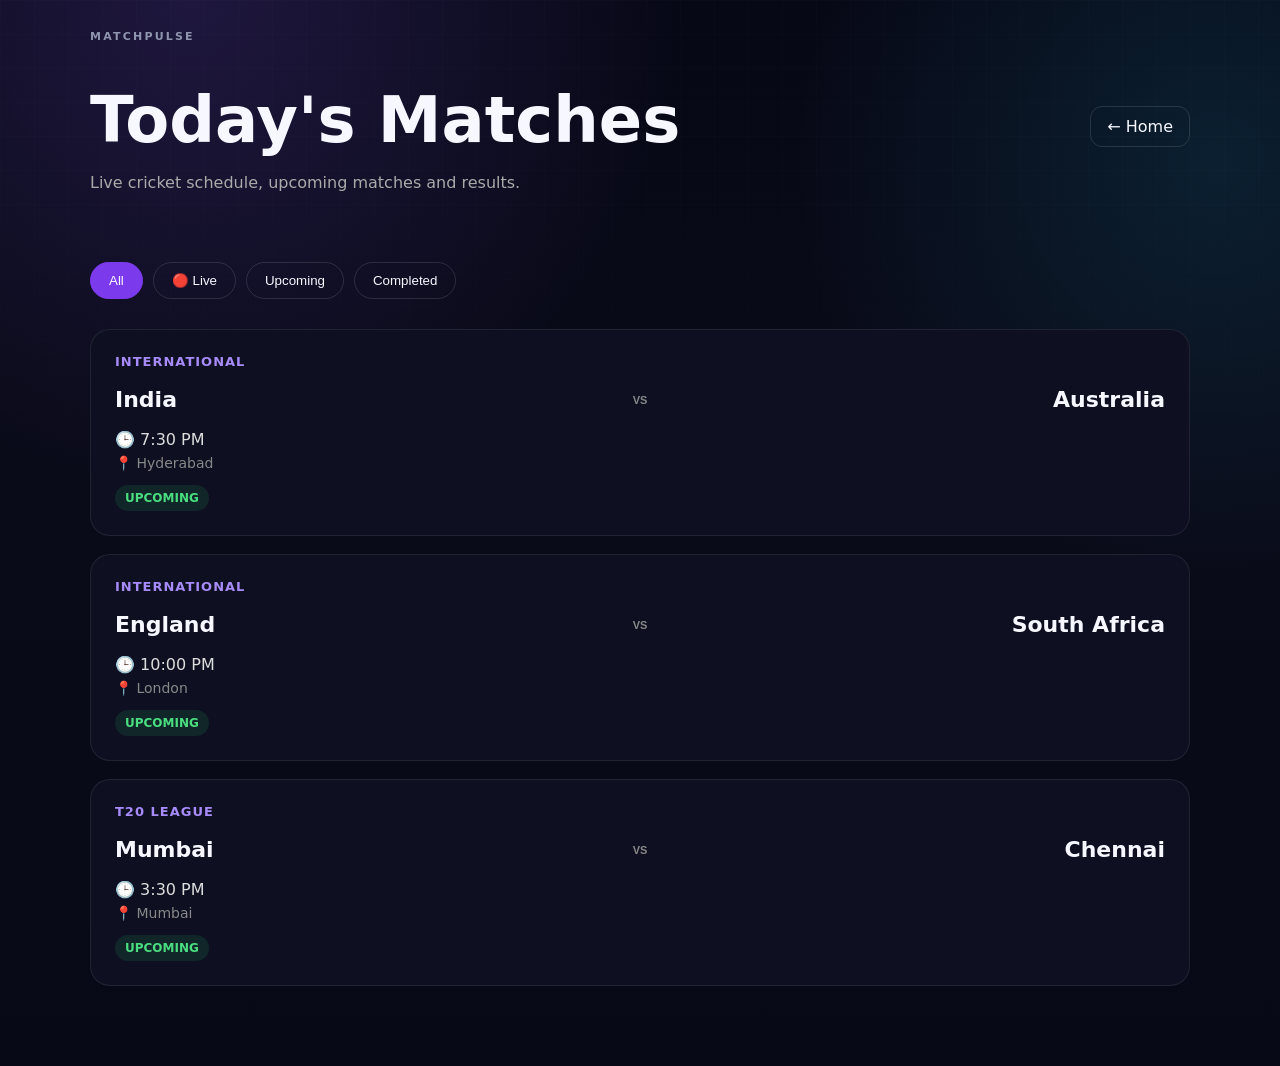
==== matches.html @ 2b244eb2 "Create matches.html" ====
<!DOCTYPE html>
<html lang="en">
<head>
  <meta charset="UTF-8">

  <meta
    name="viewport"
    content="width=device-width, initial-scale=1.0"
  >

  <title>Today's Matches — MatchPulse</title>

  <link rel="stylesheet" href="styles.css">

  <style>
    .matches-page {
      min-height: 100vh;
      padding: 30px 20px 80px;
    }

    .matches-container {
      max-width: 1100px;
      margin: auto;
    }

    .matches-top {
      display: flex;
      justify-content: space-between;
      align-items: center;
      gap: 20px;
      margin-bottom: 40px;
    }

    .back-btn {
      color: var(--text);
      text-decoration: none;
      border: 1px solid rgba(255,255,255,.12);
      padding: 10px 16px;
      border-radius: 12px;
    }

    .matches-title {
      margin-top: 40px;
      margin-bottom: 10px;
      font-size: clamp(34px, 6vw, 64px);
    }

    .matches-subtitle {
      color: #aaa;
      margin-bottom: 30px;
    }

    .filters {
      display: flex;
      flex-wrap: wrap;
      gap: 10px;
      margin-bottom: 30px;
    }

    .filter-btn {
      border: 1px solid rgba(255,255,255,.12);
      background: transparent;
      color: var(--text);
      padding: 10px 18px;
      border-radius: 999px;
      cursor: pointer;
    }

    .filter-btn.active {
      background: #7c3aed;
      border-color: #7c3aed;
    }

    .matches-list {
      display: grid;
      gap: 18px;
    }

    .match-item {
      background: var(--surface);
      border: 1px solid rgba(255,255,255,.08);
      border-radius: 20px;
      padding: 24px;
    }

    .match-league {
      color: #a78bfa;
      font-size: 13px;
      font-weight: 700;
      text-transform: uppercase;
      letter-spacing: 1px;
      margin-bottom: 18px;
    }

    .match-main {
      display: grid;
      grid-template-columns: 1fr auto 1fr;
      align-items: center;
      gap: 20px;
    }

    .team {
      font-size: 22px;
      font-weight: 700;
    }

    .team.right {
      text-align: right;
    }

    .vs {
      color: #888;
      font-weight: 700;
    }

    .match-time {
      margin-top: 18px;
      color: #ddd;
    }

    .match-venue {
      margin-top: 6px;
      color: #888;
      font-size: 14px;
    }

    .match-status {
      display: inline-block;
      margin-top: 14px;
      padding: 6px 10px;
      border-radius: 999px;
      background: rgba(34,197,94,.12);
      color: #4ade80;
      font-size: 12px;
      font-weight: 700;
    }

    .empty-message {
      padding: 40px;
      text-align: center;
      color: #888;
    }

    @media (max-width: 600px) {
      .matches-top {
        align-items: flex-start;
      }

      .match-main {
        grid-template-columns: 1fr;
        text-align: center;
      }

      .team.right {
        text-align: center;
      }

      .vs {
        display: none;
      }
    }
  </style>
</head>

<body>

  <main class="matches-page">

    <div class="matches-container">

      <div class="matches-top">
        <div>
          <div class="eyebrow">MATCHPULSE</div>

          <h1 class="matches-title">
            Today's Matches
          </h1>

          <p class="matches-subtitle">
            Live cricket schedule, upcoming matches and results.
          </p>
        </div>

        <a href="index.html" class="back-btn">
          ← Home
        </a>
      </div>

      <div class="filters">
        <button class="filter-btn active" data-filter="ALL">
          All
        </button>

        <button class="filter-btn" data-filter="LIVE">
          🔴 Live
        </button>

        <button class="filter-btn" data-filter="UPCOMING">
          Upcoming
        </button>

        <button class="filter-btn" data-filter="COMPLETED">
          Completed
        </button>
      </div>

      <div id="matches-list" class="matches-list"></div>

    </div>

  </main>

  <script src="matches-data.js"></script>

  <script>
    const matchesList =
      document.getElementById("matches-list");

    const filterButtons =
      document.querySelectorAll(".filter-btn");

    function renderMatches(filter = "ALL") {

      const filteredMatches =
        filter === "ALL"
          ? matches
          : matches.filter(match =>
              match.status === filter
            );

      if (filteredMatches.length === 0) {

        matchesList.innerHTML = `
          <div class="empty-message">
            No matches available.
          </div>
        `;

        return;
      }

      matchesList.innerHTML =
        filteredMatches.map(match => `

          <article class="match-item">

            <div class="match-league">
              ${match.tournament}
            </div>

            <div class="match-main">

              <div class="team">
                ${match.team1}
              </div>

              <div class="vs">
                VS
              </div>

              <div class="team right">
                ${match.team2}
              </div>

            </div>

            <div class="match-time">
              🕒 ${match.time}
            </div>

            <div class="match-venue">
              📍 ${match.venue}
            </div>

            <div class="match-status">
              ${match.status}
            </div>

          </article>

        `).join("");
    }

    filterButtons.forEach(button => {

      button.addEventListener("click", () => {

        filterButtons.forEach(btn =>
          btn.classList.remove("active")
        );

        button.classList.add("active");

        renderMatches(button.dataset.filter);

      });

    });

    renderMatches();
  </script>

</body>
</html>
---- styles.css ----
:root{
  --bg:#070816;
  --surface:#0e1022;
  --surface2:#14172b;
  --line:rgba(255,255,255,.09);
  --text:#f7f7ff;
  --muted:#a9aec5;
  --purple:#8b5cf6;
  --violet:#b56cff;
  --cyan:#24d6ff;
  --mint:#52f2c0;
  --pink:#ff4fd8;
  --gold:#ffd86b;
  --shadow:0 26px 70px rgba(0,0,0,.38);
}
*{box-sizing:border-box}
html{scroll-behavior:smooth}
body{margin:0;min-height:100vh;color:var(--text);font-family:Inter,system-ui,-apple-system,Segoe UI,Roboto,sans-serif;background:
 radial-gradient(circle at 15% 0%,rgba(139,92,246,.18),transparent 32%),
 radial-gradient(circle at 95% 15%,rgba(36,214,255,.11),transparent 28%),
 linear-gradient(180deg,#070816 0%,#0a0b19 45%,#080916 100%);overflow-x:hidden}
body:before{content:"";position:fixed;inset:0;pointer-events:none;background-image:linear-gradient(rgba(255,255,255,.022) 1px,transparent 1px),linear-gradient(90deg,rgba(255,255,255,.022) 1px,transparent 1px);background-size:34px 34px;mask-image:linear-gradient(to bottom,rgba(0,0,0,.6),transparent 80%)}
a{text-decoration:none;color:inherit}
.bg-orb{position:fixed;border-radius:50%;filter:blur(70px);opacity:.24;pointer-events:none;z-index:-1}.orb-one{width:260px;height:260px;background:var(--purple);top:13%;left:-100px}.orb-two{width:260px;height:260px;background:var(--cyan);right:-120px;top:52%}
.topbar{height:76px;display:flex;align-items:center;justify-content:space-between;padding:0 6%;position:sticky;top:0;z-index:20;border-bottom:1px solid var(--line);background:rgba(7,8,22,.78);backdrop-filter:blur(18px)}
.brand-wrap{display:flex;align-items:center;gap:11px}.brand-mark{width:38px;height:38px;display:grid;place-items:center;border-radius:12px;font:700 13px 'Space Grotesk',sans-serif;background:linear-gradient(135deg,var(--purple),var(--pink));box-shadow:0 0 28px rgba(139,92,246,.35)}.brand{font:800 19px 'Space Grotesk',sans-serif;letter-spacing:1.2px}.brand span,.footer-brand span{color:var(--cyan)}
.nav-links{display:flex;gap:26px;color:#969bb2;font-size:13px}.nav-links a:hover{color:white}.live-pill{font-size:10px;letter-spacing:1.3px;font-weight:800;color:#c9fff0;border:1px solid rgba(82,242,192,.2);background:rgba(82,242,192,.07);padding:9px 12px;border-radius:999px}.live-pill span{display:inline-block;width:6px;height:6px;border-radius:50%;background:var(--mint);margin-right:6px;box-shadow:0 0 10px var(--mint)}
.container{width:min(1160px,92%);margin:auto;padding:52px 0 80px}.hero{display:grid;grid-template-columns:1.35fr .65fr;gap:34px;align-items:center;padding:16px 0 60px}.eyebrow{font-size:11px;letter-spacing:2.2px;font-weight:800;color:#8f95ae;margin:0 0 12px}.eyebrow .dot{width:7px;height:7px;display:inline-block;border-radius:50%;background:var(--cyan);box-shadow:0 0 13px var(--cyan);margin-right:7px}.hero h1{font:700 clamp(42px,6vw,74px)/.98 'Space Grotesk',sans-serif;letter-spacing:-2.6px;margin:0;max-width:800px}.hero h1 span{background:linear-gradient(90deg,var(--cyan),var(--violet),var(--pink));-webkit-background-clip:text;background-clip:text;color:transparent}.sub{max-width:700px;color:var(--muted);font-size:15px;line-height:1.75;margin:22px 0 26px}.hero-actions{display:flex;align-items:center;gap:14px;flex-wrap:wrap}.hero-btn{padding:14px 18px;border-radius:14px;font-weight:800;font-size:13px;background:linear-gradient(135deg,var(--purple),#7047ea);box-shadow:0 12px 28px rgba(139,92,246,.24);transition:.2s}.hero-btn:hover{transform:translateY(-2px);box-shadow:0 18px 34px rgba(139,92,246,.32)}.hero-btn span{margin-left:10px}.trust-chip{font-size:11px;color:#aeb5cd;border:1px solid var(--line);padding:12px 14px;border-radius:14px;background:rgba(255,255,255,.025)}.trust-chip b{color:var(--mint)}
.hero-panel{padding:24px;border-radius:28px;border:1px solid var(--line);background:linear-gradient(160deg,rgba(255,255,255,.065),rgba(255,255,255,.02));box-shadow:var(--shadow);position:relative;overflow:hidden}.hero-panel:before{content:"";position:absolute;width:180px;height:180px;border-radius:50%;background:var(--violet);filter:blur(70px);right:-70px;top:-80px;opacity:.22}.panel-top{display:flex;justify-content:space-between;font-size:10px;letter-spacing:1.5px;color:#8e94aa;font-weight:800}.live-mini{color:var(--mint)}.score-ring{width:150px;height:150px;border-radius:50%;margin:22px auto 12px;display:flex;align-items:center;justify-content:center;position:relative;background:conic-gradient(var(--cyan) 0 68%,rgba(255,255,255,.07) 68% 100%);box-shadow:0 0 34px rgba(36,214,255,.12)}.score-ring:after{content:"";position:absolute;inset:11px;border-radius:50%;background:#0c0e1d}.score-ring strong,.score-ring span{position:relative;z-index:2}.score-ring strong{font:700 42px 'Space Grotesk',sans-serif}.score-ring span{color:#777d97;margin-top:20px;font-size:11px}.panel-caption{text-align:center;color:#8f95a9;font-size:11px}.mini-bars{display:grid;gap:10px;margin-top:22px}.mini-bars div{display:grid;grid-template-columns:74px 1fr 24px;align-items:center;gap:10px;font-size:10px;color:#a1a6bc}.mini-bars i{height:6px;border-radius:99px;background:rgba(255,255,255,.06);overflow:hidden}.mini-bars em{display:block;height:100%;border-radius:inherit;background:linear-gradient(90deg,var(--purple),var(--cyan))}.mini-bars b{font-size:10px;color:#e9ebf6;text-align:right}
.section-head{display:flex;align-items:end;justify-content:space-between;gap:20px;margin:15px 0 20px}.section-head h2,.how h2{font:700 30px 'Space Grotesk',sans-serif;letter-spacing:-.8px;margin:0}.date-chip{font-size:10px;font-weight:800;letter-spacing:1.1px;color:#afb4c8;padding:10px 12px;border:1px solid var(--line);border-radius:999px;background:rgba(255,255,255,.025)}
.matches-grid{display:grid;grid-template-columns:repeat(3,1fr);gap:18px}.match-card{position:relative;overflow:hidden;border-radius:24px;padding:20px;background:linear-gradient(165deg,rgba(23,25,48,.98),rgba(12,13,28,.98));border:1px solid var(--line);box-shadow:0 18px 48px rgba(0,0,0,.24);transition:.25s}.match-card:hover{transform:translateY(-5px);border-color:rgba(139,92,246,.35);box-shadow:0 26px 58px rgba(0,0,0,.34),0 0 30px rgba(139,92,246,.08)}.match-card:before{content:"";position:absolute;width:120px;height:120px;border-radius:50%;background:var(--cyan);filter:blur(60px);opacity:.06;right:-20px;bottom:-30px}.card-head{display:flex;align-items:center;justify-content:space-between}.league{font-size:9px;color:#7f859d;text-transform:uppercase;letter-spacing:1.4px;font-weight:800}.status{font-size:9px;color:#c9fff0;padding:6px 8px;border-radius:999px;background:rgba(82,242,192,.07);border:1px solid rgba(82,242,192,.15)}.teams{display:grid;grid-template-columns:1fr auto 1fr;align-items:center;gap:12px;margin:21px 0 16px}.team-side{text-align:center}.team-badge{width:52px;height:52px;border-radius:16px;margin:0 auto 8px;display:grid;place-items:center;font:800 13px 'Space Grotesk',sans-serif;color:white;background:linear-gradient(145deg,#282c4d,#15182f);border:1px solid rgba(255,255,255,.09);box-shadow:inset 0 1px 0 rgba(255,255,255,.08)}.team-name{font-size:15px;font-weight:800}.vs{font:700 11px 'Space Grotesk',sans-serif;color:#666c83}.meta{display:flex;flex-wrap:wrap;gap:7px}.pill{font-size:10px;color:#a9aec0;padding:7px 9px;border-radius:999px;background:rgba(255,255,255,.035);border:1px solid var(--line)}.locked{margin-top:16px;padding:14px;border-radius:16px;border:1px solid rgba(255,255,255,.07);background:rgba(255,255,255,.025)}.locked-top{display:flex;gap:9px;align-items:center}.lock-icon{width:28px;height:28px;display:grid;place-items:center;border-radius:9px;background:rgba(181,108,255,.1);color:#d9b8ff}.locked h3{font-size:12px;margin:0}.locked p{font-size:10px;color:#83889d;line-height:1.55;margin:8px 0 0}.actions{display:grid;grid-template-columns:1fr 1fr;gap:9px;margin-top:12px}.btn{border:0;cursor:pointer;padding:12px 10px;border-radius:13px;font:800 11px Inter,sans-serif;transition:.18s}.btn-pay{color:white;background:linear-gradient(135deg,var(--purple),#7548eb);box-shadow:0 8px 20px rgba(139,92,246,.18)}.btn-ad{color:#dffcff;background:linear-gradient(135deg,#123948,#10263a);border:1px solid rgba(36,214,255,.18)}.btn:hover{transform:translateY(-2px);filter:brightness(1.06)}
.how{margin-top:78px;padding:28px;border-radius:26px;border:1px solid var(--line);background:linear-gradient(145deg,rgba(255,255,255,.045),rgba(255,255,255,.018))}.how-title{margin-bottom:22px}.steps{display:grid;grid-template-columns:repeat(3,1fr);gap:14px}.step{display:flex;gap:14px;padding:17px;border-radius:17px;background:rgba(255,255,255,.025);border:1px solid rgba(255,255,255,.06)}.step>span{font:700 12px 'Space Grotesk',sans-serif;color:var(--cyan)}.step h3{margin:0 0 6px;font-size:13px}.step p{margin:0;color:#858ba0;font-size:11px;line-height:1.55}
.disclaimer{display:flex;gap:12px;align-items:flex-start;margin-top:18px;padding:16px 18px;border-radius:18px;border:1px solid rgba(255,216,107,.13);background:rgba(255,216,107,.04)}.shield{width:26px;height:26px;display:grid;place-items:center;border-radius:9px;background:rgba(255,216,107,.1);color:var(--gold);font-weight:900}.disclaimer strong{font-size:12px}.disclaimer p{margin:5px 0 0;color:#858a9e;font-size:10px;line-height:1.55}
footer{border-top:1px solid var(--line);padding:24px 6%;display:flex;justify-content:space-between;gap:14px;color:#6f748a;font-size:10px}.footer-brand{font:800 13px 'Space Grotesk',sans-serif}
.modal{position:fixed;inset:0;z-index:60;display:flex;align-items:center;justify-content:center;padding:18px;background:rgba(2,3,12,.78);backdrop-filter:blur(12px)}.modal.hidden{display:none}.modal-card{width:min(790px,100%);max-height:90vh;overflow:auto;padding:26px;border-radius:26px;border:1px solid rgba(255,255,255,.1);background:linear-gradient(155deg,#111329,#090a18);box-shadow:0 36px 100px rgba(0,0,0,.55);position:relative}.close{position:absolute;right:16px;top:13px;background:transparent;border:0;color:#777d96;font-size:30px;cursor:pointer}.modal-title{font:700 28px 'Space Grotesk',sans-serif;margin:0 45px 5px;letter-spacing:-.5px}.modal-sub{text-align:center;color:#8c92a7;font-size:11px}.pay-box{margin-top:20px;padding:20px;border-radius:18px;border:1px solid var(--line);background:rgba(255,255,255,.03)}.price{text-align:center;font:800 38px 'Space Grotesk',sans-serif;margin:3px 0 5px;background:linear-gradient(90deg,var(--mint),var(--cyan));-webkit-background-clip:text;background-clip:text;color:transparent}.small{font-size:10px;line-height:1.65;color:#868ca1}.progress{height:8px;border-radius:99px;background:#17192b;overflow:hidden;margin:15px 0}.progress span{display:block;height:100%;width:0;border-radius:inherit;background:linear-gradient(90deg,var(--purple),var(--cyan));transition:.3s}.report{display:grid;gap:11px;margin-top:20px}.section{padding:16px;border-radius:17px;border:1px solid rgba(255,255,255,.07);background:rgba(255,255,255,.025)}.section h3{font-size:12px;margin:0 0 7px}.section p{font-size:11px;color:#b0b5c7;line-height:1.75;margin:0}
@media(max-width:900px){.hero{grid-template-columns:1fr}.hero-panel{max-width:520px}.matches-grid{grid-template-columns:1fr 1fr}.steps{grid-template-columns:1fr}}
@media(max-width:620px){.topbar{padding:0 4%}.nav-links{display:none}.live-pill{display:none}.container{width:min(92%,520px);padding-top:34px}.hero{padding-bottom:40px}.hero h1{font-size:42px;letter-spacing:-1.8px}.section-head{align-items:flex-start;flex-direction:column}.matches-grid{grid-template-columns:1fr}.actions{grid-template-columns:1fr 1fr}.how{padding:20px}.footer-brand{display:none}footer{flex-direction:column}}
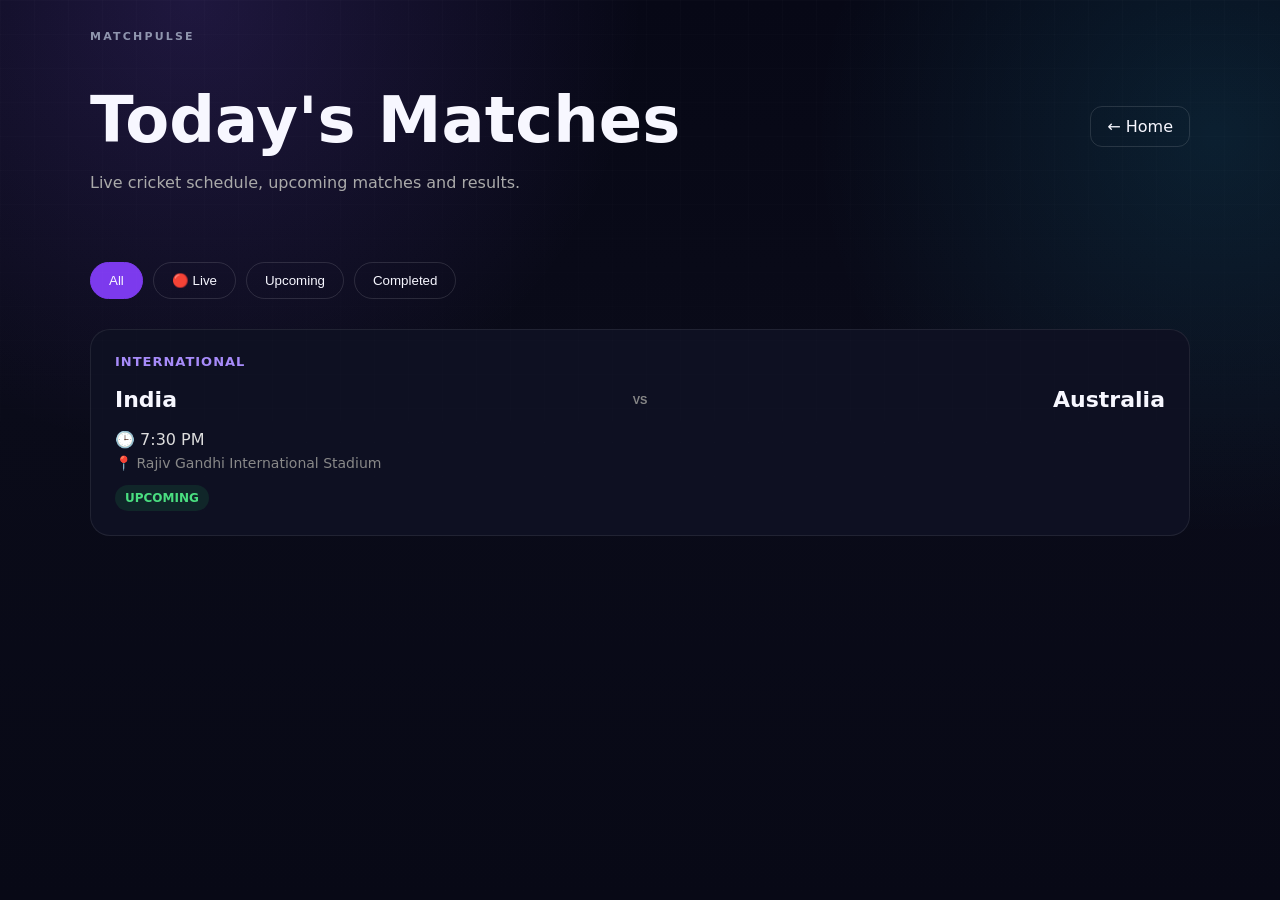
==== commit 6ec68e7c: "Update matches.html" ====
--- a/matches.html
+++ b/matches.html
@@ -242,7 +242,11 @@
       matchesList.innerHTML =
         filteredMatches.map(match => `
 
-          <article class="match-item">
+          <article
+  class="match-item"
+  onclick="openMatch('${match.id}')"
+  style="cursor:pointer;"
+>
 
             <div class="match-league">
               ${match.tournament}
@@ -298,6 +302,10 @@
     });
 
     renderMatches();
+
+    function openMatch(matchId) {
+  window.location.href = `match-detail.html?id=${matchId}`;
+}
   </script>
 
 </body>
